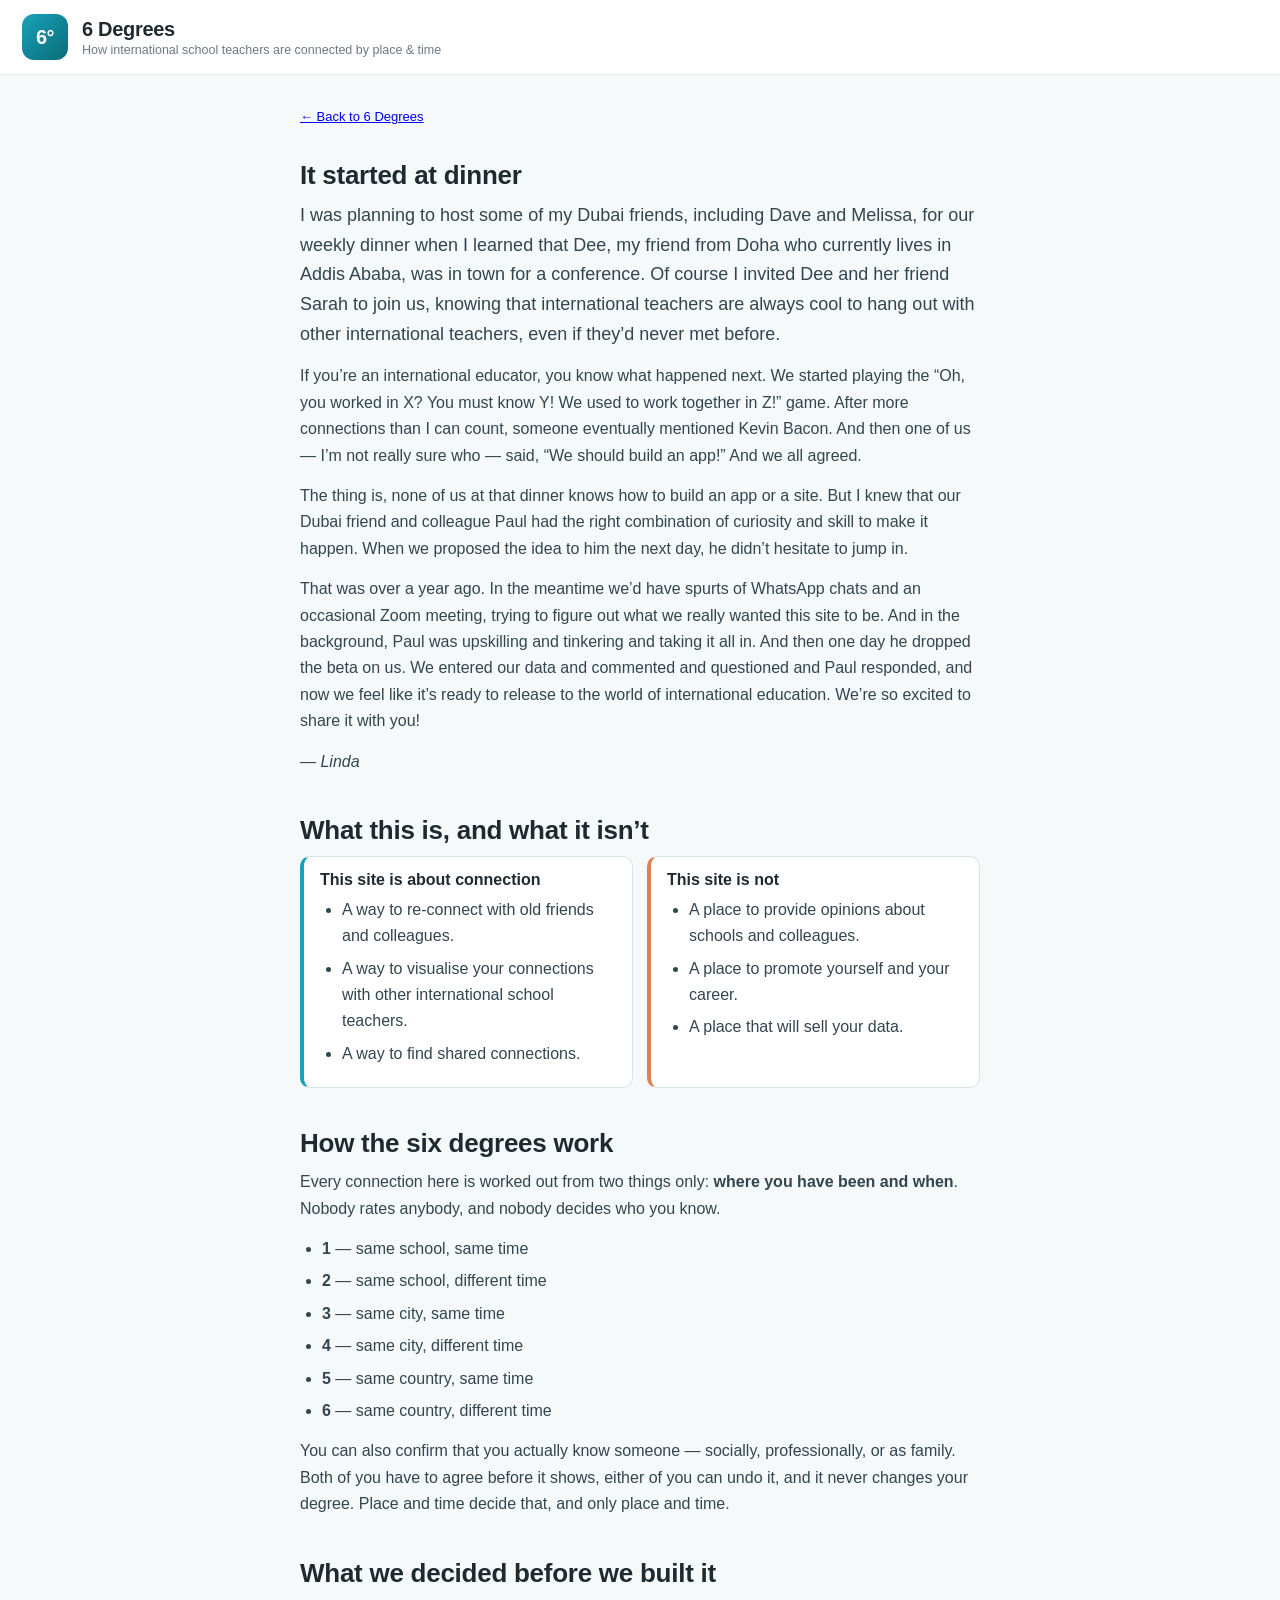
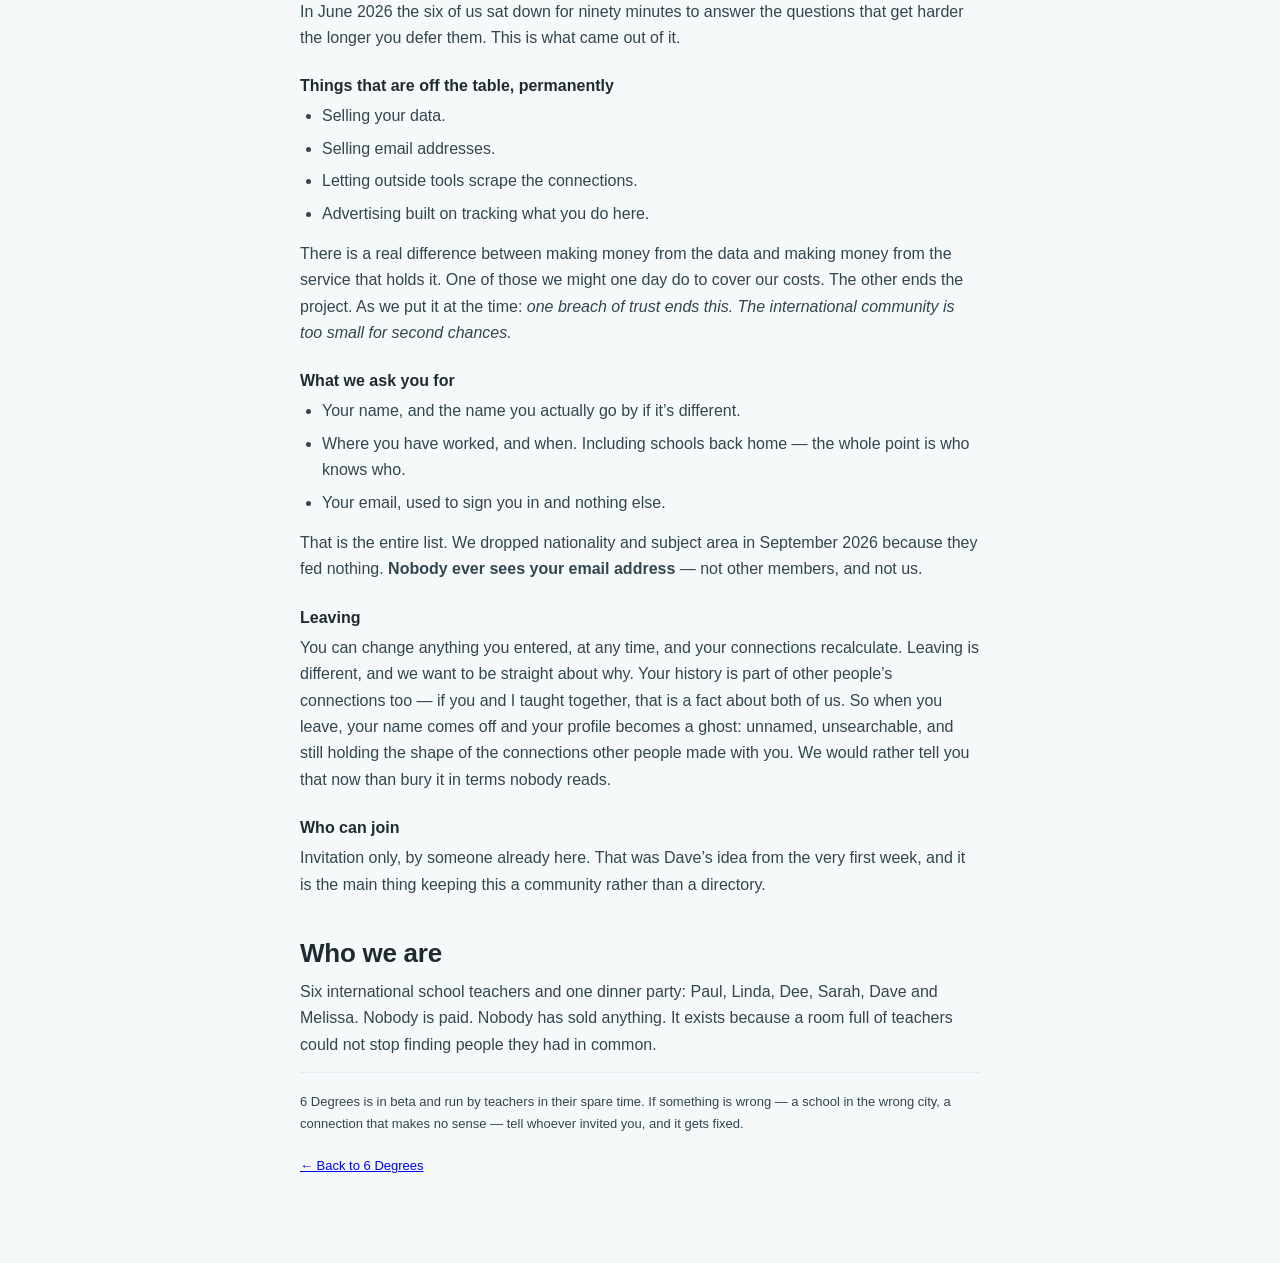
==== about.html @ 4c70005f "An About page, in Linda's words Someone invited from outside the original six lands on a sign-in box" ====
<!doctype html>
<html lang="en">
<head>
  <meta charset="utf-8" />
  <meta name="viewport" content="width=device-width, initial-scale=1" />
  <title>About — 6 Degrees</title>
  <meta name="description" content="How 6 Degrees started, what it is for, and what we will never do with your data." />
  <link rel="stylesheet" href="./css/styles.css" />
  <style>
    /* This page is plain static HTML on purpose: it has to render for someone who
       has not signed in and may never sign in, so it depends on no script at all. */
    .about-wrap { max-width: 720px; margin: 0 auto; padding: 32px 20px 72px; }
    .about-wrap h2 { font-size: 26px; margin: 40px 0 10px; letter-spacing: -0.01em; }
    .about-wrap h2:first-of-type { margin-top: 28px; }
    .about-wrap h3 { font-size: 16px; margin: 26px 0 8px; }
    .about-wrap p { line-height: 1.65; margin: 0 0 14px; color: #33454e; }
    .about-wrap ul { line-height: 1.65; margin: 0 0 14px; padding-left: 22px; color: #33454e; }
    .about-wrap li { margin-bottom: 6px; }
    .about-lead { font-size: 18px; color: #21323a; }
    .about-sig { font-style: italic; color: #5d7480; }
    .about-back { display: inline-block; margin-bottom: 8px; font-size: 13px; }
    .about-cards { display: grid; gap: 14px; grid-template-columns: 1fr 1fr; margin: 6px 0 14px; }
    @media (max-width: 620px) { .about-cards { grid-template-columns: 1fr; } }
    .about-card { border: 1px solid #d7e3e8; border-radius: 10px; padding: 14px 16px; background: #fff; }
    .about-card h3 { margin: 0 0 8px; }
    .about-card.is-yes { border-left: 4px solid var(--turquoise, #2a9db3); }
    .about-card.is-no { border-left: 4px solid #d98157; }
    .about-card ul { margin: 0; }
    .about-quotes li { margin-bottom: 10px; }
    .about-foot { margin-top: 44px; padding-top: 18px; border-top: 1px solid #e3edf1; font-size: 13px; color: #5d7480; }
  </style>
</head>
<body>
  <header class="app-header">
    <div class="brand">
      <span class="brand-mark" aria-hidden="true">6&deg;</span>
      <div class="brand-text">
        <h1>6&nbsp;Degrees</h1>
        <p>How international school teachers are connected by place &amp; time</p>
      </div>
    </div>
  </header>

  <main class="about-wrap">
    <a class="about-back" href="./">&larr; Back to 6 Degrees</a>

    <h2>It started at dinner</h2>

    <p class="about-lead">
      I was planning to host some of my Dubai friends, including Dave and Melissa, for our
      weekly dinner when I learned that Dee, my friend from Doha who currently lives in Addis
      Ababa, was in town for a conference. Of course I invited Dee and her friend Sarah to join
      us, knowing that international teachers are always cool to hang out with other
      international teachers, even if they&rsquo;d never met before.
    </p>

    <p>
      If you&rsquo;re an international educator, you know what happened next. We started playing
      the &ldquo;Oh, you worked in X? You must know Y! We used to work together in Z!&rdquo;
      game. After more connections than I can count, someone eventually mentioned Kevin Bacon.
      And then one of us &mdash; I&rsquo;m not really sure who &mdash; said, &ldquo;We should
      build an app!&rdquo; And we all agreed.
    </p>

    <p>
      The thing is, none of us at that dinner knows how to build an app or a site. But I knew
      that our Dubai friend and colleague Paul had the right combination of curiosity and skill
      to make it happen. When we proposed the idea to him the next day, he didn&rsquo;t hesitate
      to jump in.
    </p>

    <p>
      That was over a year ago. In the meantime we&rsquo;d have spurts of WhatsApp chats and an
      occasional Zoom meeting, trying to figure out what we really wanted this site to be. And in
      the background, Paul was upskilling and tinkering and taking it all in. And then one day he
      dropped the beta on us. We entered our data and commented and questioned and Paul
      responded, and now we feel like it&rsquo;s ready to release to the world of international
      education. We&rsquo;re so excited to share it with you!
    </p>

    <p class="about-sig">&mdash; Linda</p>

    <h2>What this is, and what it isn&rsquo;t</h2>

    <div class="about-cards">
      <div class="about-card is-yes">
        <h3>This site is about connection</h3>
        <ul>
          <li>A way to re-connect with old friends and colleagues.</li>
          <li>A way to visualise your connections with other international school teachers.</li>
          <li>A way to find shared connections.</li>
        </ul>
      </div>
      <div class="about-card is-no">
        <h3>This site is not</h3>
        <ul>
          <li>A place to provide opinions about schools and colleagues.</li>
          <li>A place to promote yourself and your career.</li>
          <li>A place that will sell your data.</li>
        </ul>
      </div>
    </div>

    <h2>How the six degrees work</h2>

    <p>
      Every connection here is worked out from two things only: <strong>where you have been and
      when</strong>. Nobody rates anybody, and nobody decides who you know.
    </p>

    <ul>
      <li><strong>1</strong> &mdash; same school, same time</li>
      <li><strong>2</strong> &mdash; same school, different time</li>
      <li><strong>3</strong> &mdash; same city, same time</li>
      <li><strong>4</strong> &mdash; same city, different time</li>
      <li><strong>5</strong> &mdash; same country, same time</li>
      <li><strong>6</strong> &mdash; same country, different time</li>
    </ul>

    <p>
      You can also confirm that you actually know someone &mdash; socially, professionally, or as
      family. Both of you have to agree before it shows, either of you can undo it, and it never
      changes your degree. Place and time decide that, and only place and time.
    </p>

    <h2>What we decided before we built it</h2>

    <p>
      In June 2026 the six of us sat down for ninety minutes to answer the questions that get
      harder the longer you defer them. This is what came out of it.
    </p>

    <h3>Things that are off the table, permanently</h3>
    <ul>
      <li>Selling your data.</li>
      <li>Selling email addresses.</li>
      <li>Letting outside tools scrape the connections.</li>
      <li>Advertising built on tracking what you do here.</li>
    </ul>

    <p>
      There is a real difference between making money from the data and making money from the
      service that holds it. One of those we might one day do to cover our costs. The other ends
      the project. As we put it at the time: <em>one breach of trust ends this. The international
      community is too small for second chances.</em>
    </p>

    <h3>What we ask you for</h3>
    <ul>
      <li>Your name, and the name you actually go by if it&rsquo;s different.</li>
      <li>Where you have worked, and when. Including schools back home &mdash; the whole point is who knows who.</li>
      <li>Your email, used to sign you in and nothing else.</li>
    </ul>
    <p>
      That is the entire list. We dropped nationality and subject area in September 2026 because
      they fed nothing. <strong>Nobody ever sees your email address</strong> &mdash; not other
      members, and not us.
    </p>

    <h3>Leaving</h3>
    <p>
      You can change anything you entered, at any time, and your connections recalculate. Leaving
      is different, and we want to be straight about why. Your history is part of other
      people&rsquo;s connections too &mdash; if you and I taught together, that is a fact about
      both of us. So when you leave, your name comes off and your profile becomes a ghost:
      unnamed, unsearchable, and still holding the shape of the connections other people made with
      you. We would rather tell you that now than bury it in terms nobody reads.
    </p>

    <h3>Who can join</h3>
    <p>
      Invitation only, by someone already here. That was Dave&rsquo;s idea from the very first
      week, and it is the main thing keeping this a community rather than a directory.
    </p>

    <h2>Who we are</h2>
    <p>
      Six international school teachers and one dinner party: Paul, Linda, Dee, Sarah, Dave and
      Melissa. Nobody is paid. Nobody has sold anything. It exists because a room full of teachers
      could not stop finding people they had in common.
    </p>

    <p class="about-foot">
      6 Degrees is in beta and run by teachers in their spare time. If something is wrong &mdash;
      a school in the wrong city, a connection that makes no sense &mdash; tell whoever invited
      you, and it gets fixed.
      <br><br>
      <a href="./">&larr; Back to 6 Degrees</a>
    </p>
  </main>
</body>
</html>
---- css/styles.css ----
/* 6 Degrees — light, clean, flat. Turquoise #17A2B8 primary, orange #FF6B35 accent. */
:root {
  --turquoise: #17A2B8;
  --turquoise-dark: #0b6b78;
  --orange: #FF6B35;
  --ink: #1f2a30;
  --muted: #6a7a82;
  --line: #e3eaed;
  --bg: #f6f9fa;
  --panel: #ffffff;
  --radius: 10px;
  --font: -apple-system, BlinkMacSystemFont, "Segoe UI", Roboto, Helvetica, Arial, sans-serif;
}

* { box-sizing: border-box; }
html, body { height: 100%; margin: 0; }
body {
  font-family: var(--font);
  color: var(--ink);
  background: var(--bg);
  display: flex;
  flex-direction: column;
}

/* ── Header ──────────────────────────────────────────────────────────── */
.app-header {
  display: flex; align-items: center; justify-content: space-between;
  gap: 16px; padding: 14px 22px;
  background: var(--panel); border-bottom: 1px solid var(--line);
}
.brand { display: flex; align-items: center; gap: 14px; }
.brand-mark {
  display: grid; place-items: center;
  width: 46px; height: 46px; border-radius: 12px;
  background: linear-gradient(135deg, var(--turquoise), var(--turquoise-dark));
  color: #fff; font-weight: 700; font-size: 20px; letter-spacing: -0.5px;
}
.brand-text h1 { margin: 0; font-size: 20px; letter-spacing: -0.3px; }
.brand-text p { margin: 2px 0 0; font-size: 12.5px; color: var(--muted); }
.header-ego { font-size: 13px; color: var(--muted); }
.header-ego strong { color: var(--turquoise-dark); }

/* ── Layout ──────────────────────────────────────────────────────────── */
.app-body { flex: 1; display: flex; min-height: 0; }
.tab-nav {
  width: 210px; flex-shrink: 0; padding: 14px 10px;
  background: var(--panel); border-right: 1px solid var(--line);
  overflow-y: auto;
}
.tab-btn {
  display: flex; align-items: center; gap: 10px; width: 100%;
  padding: 10px 12px; margin-bottom: 4px; border: none; border-radius: 8px;
  background: transparent; color: var(--ink); font: inherit; font-size: 14px;
  text-align: left; cursor: pointer; transition: background .12s, color .12s;
}
.tab-btn:hover { background: #eef6f8; }
.tab-btn.active { background: var(--turquoise); color: #fff; }
.tab-btn .tab-num {
  display: inline-grid; place-items: center; width: 22px; height: 22px;
  border-radius: 6px; background: rgba(0,0,0,.06); font-size: 12px; font-weight: 600; flex-shrink: 0;
}
.tab-btn.active .tab-num { background: rgba(255,255,255,.25); }

.view-container { flex: 1; min-width: 0; overflow: auto; position: relative; }

/* ── View chrome ─────────────────────────────────────────────────────── */
.view { padding: 20px 24px; min-height: 100%; }
.view-head { margin-bottom: 14px; }
.view-head h2 { margin: 0 0 4px; font-size: 19px; }
.view-head p { margin: 0; color: var(--muted); font-size: 13px; max-width: 70ch; }

.controls {
  display: flex; flex-wrap: wrap; align-items: center; gap: 12px;
  margin: 14px 0; padding: 12px 14px;
  background: var(--panel); border: 1px solid var(--line); border-radius: var(--radius);
}
.control-group { display: flex; align-items: center; gap: 8px; font-size: 13px; }
.control-group > label { color: var(--muted); }

.card {
  background: var(--panel); border: 1px solid var(--line); border-radius: var(--radius);
  padding: 14px;
}
.viz-wrap { background: var(--panel); border: 1px solid var(--line); border-radius: var(--radius); padding: 8px; }

/* form controls */
select, input[type="text"], input[type="search"], input[type="number"] {
  font: inherit; font-size: 13px; padding: 6px 9px;
  border: 1px solid var(--line); border-radius: 7px; background: #fff; color: var(--ink);
}
input:focus, select:focus, button:focus-visible { outline: 2px solid var(--turquoise); outline-offset: 1px; }
button.btn {
  font: inherit; font-size: 13px; padding: 7px 13px; border-radius: 7px; cursor: pointer;
  border: 1px solid var(--turquoise); background: var(--turquoise); color: #fff;
}
button.btn.ghost { background: #fff; color: var(--turquoise-dark); }
button.btn.accent { background: var(--orange); border-color: var(--orange); }
button.btn:disabled { opacity: .5; cursor: not-allowed; }

.checkrow { display: flex; flex-wrap: wrap; gap: 6px; }
.checkrow label {
  display: inline-flex; align-items: center; gap: 6px; font-size: 12.5px;
  padding: 5px 9px; border: 1px solid var(--line); border-radius: 999px; cursor: pointer; user-select: none;
}
.checkrow label .swatch { width: 12px; height: 12px; border-radius: 3px; }
/* Selected sub-tab within a view (Who knows whom). */
.checkrow label.sel {
  background: #eef6f8; border-color: var(--turquoise);
  color: var(--turquoise-dark); font-weight: 600;
}

/* legend */
.legend { display: flex; flex-wrap: wrap; gap: 10px; font-size: 12px; color: var(--muted); }
.legend .item { display: inline-flex; align-items: center; gap: 6px; }
.legend .swatch { width: 13px; height: 13px; border-radius: 3px; }
/* Dee's outline, in legend form: a ring, not a fill, because that is what it is
   on the graph — the person keeps their degree colour and gains an outline. */
.legend .swatch.ring-swatch {
  background: transparent; border: 2px solid currentColor; border-radius: 50%;
}
/* The same mark beside a name in the rail. */
.confirmed-mark {
  color: var(--turquoise); font-size: 12px; margin-left: 5px; vertical-align: 1px;
}

/* ── Search-as-you-type combobox ─────────────────────────────────────── */
.typeahead { position: relative; }
.typeahead .results {
  position: absolute; z-index: 30; top: calc(100% + 2px); left: 0; right: 0;
  max-height: 260px; overflow: auto; background: #fff;
  border: 1px solid var(--line); border-radius: 8px; box-shadow: 0 6px 20px rgba(0,0,0,.08);
}
.typeahead .results div { padding: 7px 10px; font-size: 13px; cursor: pointer; }
.typeahead .results div:hover, .typeahead .results div.hl { background: #eef6f8; }
.typeahead .results small { color: var(--muted); }

/* ── Tooltip ─────────────────────────────────────────────────────────── */
.tooltip {
  position: fixed; z-index: 1000; pointer-events: none; opacity: 0;
  max-width: 280px; padding: 9px 11px; font-size: 12.5px; line-height: 1.45;
  background: rgba(31,42,48,.96); color: #fff; border-radius: 8px;
  transition: opacity .1s; transform: translate(-50%, -110%);
}
.tooltip strong { color: #fff; }
.tooltip.show { opacity: 1; }
.badge-mutual {
  display: inline-block; margin-left: 5px; padding: 1px 6px; font-size: 10.5px; font-weight: 600;
  background: var(--orange); color: #fff; border-radius: 999px; vertical-align: middle;
}

/* ── Side panel ──────────────────────────────────────────────────────── */
.side-panel {
  position: absolute; top: 0; right: 0; bottom: 0; width: 320px; z-index: 20;
  background: #fff; border-left: 1px solid var(--line); box-shadow: -6px 0 18px rgba(0,0,0,.06);
  padding: 16px; overflow-y: auto; transform: translateX(100%); transition: transform .18s;
}
.side-panel.open { transform: translateX(0); }
.side-panel h3 { margin: 0 0 2px; font-size: 16px; }
.side-panel .sub { color: var(--muted); font-size: 12.5px; margin-bottom: 12px; }
.side-panel .close { position: absolute; top: 12px; right: 12px; border: none; background: none; font-size: 18px; cursor: pointer; color: var(--muted); }
.side-panel ul { margin: 0; padding-left: 0; list-style: none; }
.side-panel li { padding: 7px 0; border-bottom: 1px solid var(--line); font-size: 13px; }
.side-panel li small { color: var(--muted); display: block; }

/* ── Stat cards / dashboard ──────────────────────────────────────────── */
.stat-grid { display: grid; grid-template-columns: repeat(auto-fit, minmax(180px, 1fr)); gap: 14px; margin-bottom: 18px; }
.stat-card { background: var(--panel); border: 1px solid var(--line); border-radius: var(--radius); padding: 16px; }
.stat-card .num { font-size: 30px; font-weight: 700; color: var(--turquoise-dark); letter-spacing: -1px; }
.stat-card .num.accent { color: var(--orange); }
.stat-card .lbl { font-size: 12.5px; color: var(--muted); margin-top: 3px; }
.dash-grid { display: grid; grid-template-columns: repeat(auto-fit, minmax(330px, 1fr)); gap: 16px; }
.chart-card h4 { margin: 0 0 10px; font-size: 14px; }

/* ── Tables ──────────────────────────────────────────────────────────── */
table.data { width: 100%; border-collapse: collapse; font-size: 13px; }
table.data th, table.data td { text-align: left; padding: 7px 10px; border-bottom: 1px solid var(--line); }
table.data th { color: var(--muted); font-weight: 600; position: sticky; top: 0; background: #fff; }
table.data tr:hover td { background: #f6fbfc; }

/* ── Pathfinder chain ────────────────────────────────────────────────── */
.path-chain { display: flex; flex-wrap: wrap; align-items: stretch; gap: 0; margin-top: 10px; }
.path-node {
  background: #fff; border: 2px solid var(--turquoise); border-radius: 10px; padding: 9px 13px; min-width: 130px;
}
.path-node.endpoint { border-color: var(--orange); }
.path-node .nm { font-weight: 600; font-size: 13.5px; }
.path-node .meta { font-size: 11.5px; color: var(--muted); }
.path-hop { display: flex; flex-direction: column; align-items: center; justify-content: center; padding: 0 6px; min-width: 92px; }
.path-hop .arrow { color: var(--muted); font-size: 18px; line-height: 1; }
.path-hop .deg-pill { font-size: 11px; color: #fff; padding: 2px 8px; border-radius: 999px; white-space: nowrap; }
.path-hop .ctx { font-size: 10.5px; color: var(--muted); text-align: center; margin-top: 2px; max-width: 110px; }

/* ── Map ─────────────────────────────────────────────────────────────── */
#map { position: absolute; inset: 0; }
.map-shell { position: absolute; inset: 0; }
.map-overlay {
  position: absolute; top: 14px; left: 14px; z-index: 5; max-width: 280px;
  background: rgba(255,255,255,.95); border: 1px solid var(--line); border-radius: var(--radius); padding: 12px 14px;
}
.map-overlay h3 { margin: 0 0 8px; font-size: 15px; }
.map-overlay .control-group { margin-bottom: 8px; }
.maplibregl-popup-content { border-radius: 8px; font-family: var(--font); font-size: 12.5px; }

/* ── Misc ────────────────────────────────────────────────────────────── */
.loading { padding: 40px; color: var(--muted); font-size: 15px; }
.error-box { padding: 16px; background: #fff3ef; border: 1px solid var(--orange); border-radius: 8px; color: #a8400f; }
.muted { color: var(--muted); }
.pill { display: inline-block; padding: 2px 8px; border-radius: 999px; font-size: 11px; background: #eef6f8; color: var(--turquoise-dark); }
svg text { font-family: var(--font); }
.tag { font-size: 11px; }

@media (max-width: 760px) {
  .tab-nav { width: 56px; }
  .tab-btn span.tab-label { display: none; }
  .side-panel { width: 100%; }
}

/* ── Explore landing screen (beta feedback: de-rank the analytical views) ───── */
.explore-grid {
  display: grid; gap: 14px;
  grid-template-columns: repeat(auto-fit, minmax(250px, 1fr));
}
.explore-card {
  display: flex; flex-direction: column; align-items: flex-start; gap: 6px;
  padding: 18px; border: 1px solid var(--line); border-radius: var(--radius);
  background: var(--panel); font: inherit; color: var(--ink);
  text-align: left; cursor: pointer;
  transition: border-color .12s, box-shadow .12s, transform .12s;
}
.explore-card:hover {
  border-color: var(--turquoise);
  box-shadow: 0 6px 18px -10px rgba(11,107,120,.45);
  transform: translateY(-1px);
}
.explore-card .ec-title { font-size: 16px; font-weight: 650; }
.explore-card .ec-blurb { font-size: 13px; color: var(--muted); line-height: 1.45; }
.explore-card .ec-go { margin-top: 4px; font-size: 12.5px; font-weight: 600; color: var(--turquoise-dark); }

.back-link {
  display: inline-block; margin-bottom: 12px; padding: 6px 10px;
  border: 1px solid var(--line); border-radius: 7px;
  background: var(--panel); color: var(--muted);
  font: inherit; font-size: 12.5px; cursor: pointer;
}
.back-link:hover { border-color: var(--turquoise); color: var(--turquoise-dark); }

/* Seeded beta-group records whose schools/years are still guesses. */
.badge-unconfirmed {
  display: inline-block; margin-left: 6px; padding: 1px 7px;
  border: 1px dashed var(--orange); border-radius: 999px;
  background: #fff4ef; color: #b8410f;
  font-size: 10.5px; font-weight: 600; white-space: nowrap;
  vertical-align: middle; cursor: help;
}

/* ── Map overlay: collapsible ───────────────────────────────────────────────── */
.map-overlay .overlay-head {
  display: flex; align-items: center; justify-content: space-between; gap: 10px;
}
.map-overlay .overlay-head h3 { margin: 0; }
.map-overlay .collapse-toggle {
  flex-shrink: 0; width: 24px; height: 24px; padding: 0;
  display: grid; place-items: center;
  border: 1px solid var(--line); border-radius: 6px;
  background: var(--panel); color: var(--muted);
  font: inherit; font-size: 15px; line-height: 1; cursor: pointer;
}
.map-overlay .collapse-toggle:hover { border-color: var(--turquoise); color: var(--turquoise-dark); }
.map-overlay .overlay-body { margin-top: 8px; }
.map-overlay.collapsed .overlay-body { display: none; }
.map-overlay.collapsed { padding-bottom: 10px; }

/* ── Build-your-own matrix: axis editors ────────────────────────────────────── */
.axis-grid {
  display: grid; gap: 14px; margin-bottom: 14px;
  grid-template-columns: repeat(auto-fit, minmax(280px, 1fr));
}
.axis-box {
  border: 1px solid var(--line); border-radius: var(--radius);
  background: var(--panel); padding: 12px;
}
.axis-head { display: flex; align-items: center; gap: 8px; margin-bottom: 8px; }
.axis-head strong { flex: 1; font-size: 13.5px; }
.axis-box .typeahead { width: 100%; }
.axis-box .chips { display: flex; flex-wrap: wrap; gap: 6px; margin-top: 10px; }
.chip {
  display: inline-flex; align-items: center; gap: 6px;
  padding: 3px 6px 3px 9px; border: 1px solid var(--line); border-radius: 999px;
  background: #f4fafb; font-size: 12px; max-width: 100%;
}
.chip > span { overflow: hidden; text-overflow: ellipsis; white-space: nowrap; }
.chip button {
  border: none; background: none; cursor: pointer; color: var(--muted);
  font-size: 14px; line-height: 1; padding: 0 2px;
}
.chip button:hover { color: var(--orange); }

/* ── Connections view: graph + list rail ───────────────────────────────────── */
.ego-layout { display: flex; gap: 16px; align-items: flex-start; }
.ego-canvas {
  flex: 1 1 auto; min-width: 0;
  background: var(--panel); border: 1px solid var(--line); border-radius: var(--radius);
  overflow: hidden; padding: 6px 0;
}
.ego-rail {
  flex: 0 0 240px; max-height: 74vh; overflow-y: auto;
  background: var(--panel); border: 1px solid var(--line); border-radius: var(--radius);
  padding: 12px 14px;
}
.ego-rail .rail-head {
  display: flex; align-items: baseline; justify-content: space-between; gap: 8px;
  padding-bottom: 8px; margin-bottom: 4px; border-bottom: 1px solid var(--line);
}
.ego-rail .rail-sec { margin-top: 12px; }
.ego-rail .rail-sec-head {
  display: flex; align-items: center; gap: 7px; font-size: 13px; font-weight: 650;
}
.ego-rail .rail-sec-head .swatch { width: 11px; height: 11px; border-radius: 3px; flex-shrink: 0; }
.ego-rail .rail-sec-head .muted { margin-left: auto; font-weight: 500; font-size: 12px; }
.ego-rail .rail-sec-sub { font-size: 11.5px; margin: 1px 0 6px 18px; }
.ego-rail ul { list-style: none; margin: 0; padding: 0; }
.ego-rail li {
  padding: 5px 7px; border-radius: 6px; font-size: 12.5px; cursor: pointer;
  transition: background .1s;
}
.ego-rail li small { display: block; color: var(--muted); font-size: 11px; }
.ego-rail li:hover, .ego-rail li.hot { background: #eef6f8; }

@media (max-width: 900px) {
  .ego-layout { flex-direction: column; }
  .ego-rail { flex: 1 1 auto; width: 100%; max-height: 50vh; }
}

/* ── Auth gate ──────────────────────────────────────────────────────────────── */
body.signed-out .tab-nav,
body.signed-out .header-ego { display: none; }

.auth-wrap {
  min-height: 60vh; display: grid; place-items: center; padding: 24px 16px;
}
.auth-card {
  width: 100%; max-width: 440px; padding: 28px;
  background: var(--panel); border: 1px solid var(--line); border-radius: 14px;
  box-shadow: 0 10px 40px -20px rgba(11,107,120,.35);
}
.auth-brand { display: flex; align-items: center; gap: 14px; margin-bottom: 18px; }
.auth-brand h1 { margin: 0; font-size: 20px; letter-spacing: -0.3px; }
.auth-brand p { margin: 2px 0 0; font-size: 12.5px; color: var(--muted); }
.auth-lead { font-size: 14px; color: var(--ink); margin: 0 0 16px; line-height: 1.5; }
.auth-form { display: flex; flex-direction: column; gap: 10px; }
.auth-form input {
  padding: 12px 14px; font-size: 15px; font-family: inherit;
  border: 1px solid var(--line); border-radius: 9px; width: 100%;
}
.auth-form input:focus { outline: 2px solid var(--turquoise); outline-offset: 1px; }
.auth-form .btn { padding: 12px 16px; font-size: 15px; }
.auth-msg { margin: 12px 0 0; font-size: 13px; line-height: 1.5; }
.auth-msg.ok { color: var(--turquoise-dark); }
.auth-msg.error { color: #b8410f; }
.auth-foot {
  margin: 18px 0 0; padding-top: 14px; border-top: 1px solid var(--line);
  font-size: 12px; color: var(--muted); line-height: 1.5;
}

/* ── Header account ─────────────────────────────────────────────────────────── */
.header-right { display: flex; align-items: center; gap: 14px; }
.header-account { display: flex; align-items: center; gap: 8px; }
.acct-who { font-size: 13px; color: var(--muted); }
.acct-btn {
  border: 1px solid var(--line); background: var(--panel); color: var(--muted);
  border-radius: 7px; padding: 5px 10px; font: inherit; font-size: 12.5px; cursor: pointer;
}
.acct-btn:hover { border-color: var(--turquoise); color: var(--turquoise-dark); }

/* ── Onboarding ─────────────────────────────────────────────────────────────── */
.posting-row {
  display: flex; flex-wrap: wrap; gap: 10px; align-items: flex-end;
  padding: 12px; margin-bottom: 10px;
  border: 1px solid var(--line); border-radius: var(--radius); background: #fbfdfd;
}
.school-picker { display: flex; flex-wrap: wrap; gap: 8px; flex: 1 1 100%; }
.school-picker select { min-width: 150px; flex: 1 1 auto; }
.ym { display: flex; flex-direction: column; gap: 4px; }
.ym label {
  font-size: 12px; font-weight: 600; letter-spacing: .02em;
  text-transform: uppercase; color: var(--muted);
}
.ym select { min-width: 92px; }
.still-here { display: inline-flex; align-items: center; gap: 6px; font-size: 13px; }

/* Adding a school that isn't listed */
.add-school {
  flex: 1 1 100%; margin-top: 8px; padding: 10px 12px;
  background: #fff4ef; border: 1px dashed var(--orange); border-radius: 8px;
}
.add-school input[type=text] {
  flex: 1 1 260px; min-width: 200px; padding: 8px 10px;
  border: 1px solid var(--line); border-radius: 7px; font: inherit; font-size: 14px;
}
.acct-build {
  font-size: 11px; color: #9ab8c0; font-variant-numeric: tabular-nums;
  padding: 2px 6px; border: 1px solid var(--line); border-radius: 5px;
}

/* ── Person card (click someone; you stay at the centre) ───────────────────── */
.person-overlay {
  position: fixed; inset: 0; z-index: 60;
  background: rgba(15, 33, 40, .38);
  display: grid; place-items: center; padding: 20px;
  animation: pc-fade .12s ease-out;
}
@keyframes pc-fade { from { opacity: 0 } to { opacity: 1 } }
.person-card {
  position: relative; width: 100%; max-width: 440px; max-height: 82vh; overflow-y: auto;
  background: var(--panel); border-radius: 14px; padding: 22px 24px;
  box-shadow: 0 24px 60px -20px rgba(11,107,120,.5);
  animation: pc-rise .16s ease-out;
}
@keyframes pc-rise { from { transform: translateY(6px); opacity: .6 } to { transform: none; opacity: 1 } }
.person-close {
  position: absolute; top: 12px; right: 14px;
  border: none; background: none; font-size: 22px; line-height: 1;
  color: var(--muted); cursor: pointer; padding: 2px 6px; border-radius: 6px;
}
.person-close:hover { background: #eef6f8; color: var(--ink); }
.person-name { margin: 0 0 2px; font-size: 19px; letter-spacing: -0.2px; padding-right: 28px; }
.person-meta { margin: 0 0 14px; font-size: 13px; color: var(--muted); }
.person-card h4 {
  margin: 16px 0 8px; font-size: 12px; font-weight: 700; letter-spacing: .05em;
  text-transform: uppercase; color: var(--muted);
}
.conn-row {
  display: flex; gap: 10px; align-items: flex-start;
  padding: 9px 0; border-bottom: 1px solid var(--line); font-size: 13px;
}
.conn-row:last-child { border-bottom: none; }
.conn-row .deg-pill {
  flex-shrink: 0; color: #fff; font-size: 11px; font-weight: 700;
  padding: 3px 8px; border-radius: 999px; white-space: nowrap;
}
.conn-row .deg-pill.ack { background: var(--orange); }
.person-hist ul { list-style: none; margin: 0; padding: 0; }
.person-hist li {
  padding: 8px 0; border-bottom: 1px solid var(--line); font-size: 13px;
}
.person-hist li:last-child { border-bottom: none; }
.person-hist li small { display: block; color: var(--muted); font-size: 11.5px; margin-top: 1px; }

/* ── Connections icon + inbox ───────────────────────────────────────────────── */
.conn-icon {
  position: relative; display: inline-grid; place-items: center;
  width: 30px; height: 28px; padding: 0;
  border: 1px solid var(--line); border-radius: 7px;
  background: var(--panel); color: var(--muted); cursor: pointer;
}
.conn-icon:hover { border-color: var(--turquoise); color: var(--turquoise-dark); }
.conn-icon.has-pending { border-color: var(--orange); color: var(--orange); }
.conn-badge {
  position: absolute; top: -6px; right: -6px; min-width: 16px; height: 16px;
  padding: 0 4px; border-radius: 999px; background: var(--orange); color: #fff;
  font-size: 10.5px; font-weight: 700; line-height: 16px; text-align: center;
}
.person-card.inbox { max-width: 520px; }
.inbox-sec { margin-top: 16px; }
.inbox-row {
  display: flex; gap: 10px; align-items: center; justify-content: space-between;
  padding: 9px 0; border-bottom: 1px solid var(--line); font-size: 13px;
}
.inbox-row:last-child { border-bottom: none; }
.inbox-row small { display: block; color: var(--muted); font-size: 11.5px; margin-top: 1px; }
.inbox-act { display: flex; gap: 6px; align-items: center; flex-shrink: 0; }

/* ── Tag + note section inside a person card ───────────────────────────────── */
.tag-section { margin-top: 6px; }
.tag-row { padding: 10px 0; border-bottom: 1px solid var(--line); }
.tag-row:last-of-type { border-bottom: none; }
.tag-label strong { font-size: 13.5px; }
.tag-label small { display: block; color: var(--muted); font-size: 11.5px; margin-top: 1px; }
.tag-action { display: flex; gap: 6px; align-items: center; flex-wrap: wrap; margin-top: 7px; }
.tag-action input[type=text] {
  flex: 1 1 200px; min-width: 160px; padding: 7px 9px; font: inherit; font-size: 12.5px;
  border: 1px solid var(--line); border-radius: 7px;
}
.tag-state { font-size: 12px; color: var(--muted); }
.tag-state.pending { color: #b8410f; }
.tag-state.ok { color: var(--turquoise-dark); font-weight: 600; }
.tag-context { margin: 6px 0 0; font-size: 12px; color: var(--muted); font-style: italic; }
.tag-err { margin: 6px 0 0; font-size: 12px; color: #b8410f; }
.note-block { margin-top: 6px; padding-top: 4px; border-top: 1px solid var(--line); }
.note-block textarea {
  width: 100%; padding: 9px 11px; font: inherit; font-size: 13px;
  border: 1px solid var(--line); border-radius: 8px; resize: vertical;
}

/* High-contrast mode (Melissa's colour-blindness question). Colour stops being
   the only carrier of meaning: nodes print their degree, rings get stronger. */
body.high-contrast .ego-rail .rail-sec-head .swatch { outline: 1px solid rgba(31,42,48,.5); }
body.high-contrast .legend .swatch { outline: 1px solid rgba(31,42,48,.5); }
body.high-contrast .deg-pill,
body.high-contrast .conn-row .deg-pill { outline: 1px solid rgba(31,42,48,.35); }
.auth-build { display: inline-block; margin-top: 6px; font-size: 10.5px; color: #b7ccd2; }

/* "Your details" reuses the registration form, which brings its own .view. */
.view > .view { padding: 0; min-height: 0; }
.acct-edit {
  border: none; background: none; font: inherit; font-size: 13px;
  color: var(--turquoise-dark); cursor: pointer; padding: 4px 6px; border-radius: 6px;
}
.acct-edit:hover { background: #eef6f8; text-decoration: underline; }

/* ── Account dropdown (click your name) ─────────────────────────────────────── */
.acct-menu-wrap { position: relative; }
.acct-trigger {
  display: inline-flex; align-items: center; gap: 6px;
  border: 1px solid transparent; background: none; font: inherit; font-size: 13.5px;
  color: var(--ink); cursor: pointer; padding: 5px 9px; border-radius: 8px;
}
.acct-trigger:hover, .acct-trigger[aria-expanded="true"] { background: #eef6f8; border-color: var(--line); }
.acct-caret { font-size: 11px; color: var(--muted); }
.acct-menu {
  position: absolute; right: 0; top: calc(100% + 6px); z-index: 70; min-width: 190px;
  background: var(--panel); border: 1px solid var(--line); border-radius: 10px;
  box-shadow: 0 14px 34px -14px rgba(11,107,120,.45); padding: 6px;
}
.acct-item {
  display: block; width: 100%; text-align: left; border: none; background: none;
  font: inherit; font-size: 13.5px; color: var(--ink); padding: 8px 10px;
  border-radius: 7px; cursor: pointer;
}
.acct-item:hover, .acct-item:focus { background: #eef6f8; outline: none; }
.acct-menu .acct-build {
  margin: 4px 4px 0; padding: 6px 6px 2px; border-top: 1px solid var(--line);
  font-size: 10.5px; color: #9ab8c0; border-radius: 0; border-left: 0; border-right: 0; border-bottom: 0;
}

/* School search by name (works regardless of how a school's city was filed) */
.school-search { position: relative; flex: 1 1 100%; }
.school-search input[type=search] {
  width: 100%; padding: 9px 11px; font: inherit; font-size: 14px;
  border: 1px solid var(--line); border-radius: 8px;
}
.school-results {
  position: absolute; left: 0; right: 0; top: calc(100% + 4px); z-index: 40;
  background: var(--panel); border: 1px solid var(--line); border-radius: 9px;
  box-shadow: 0 12px 30px -14px rgba(11,107,120,.45); max-height: 300px; overflow-y: auto;
}
.school-result {
  display: block; width: 100%; text-align: left; border: none; background: none;
  font: inherit; padding: 8px 11px; cursor: pointer; border-bottom: 1px solid var(--line);
}
.school-result:last-child { border-bottom: none; }
.school-result:hover { background: #eef6f8; }
.school-result strong { display: block; font-size: 13.5px; font-weight: 600; }
.school-result small { display: block; font-size: 11.5px; color: var(--muted); }
.school-result.empty { cursor: default; color: var(--muted); font-size: 12.5px; }
.inbox-err { flex: 1 1 100%; margin: 6px 0 0; font-size: 12px; color: #b8410f; }
.inbox-row { flex-wrap: wrap; }
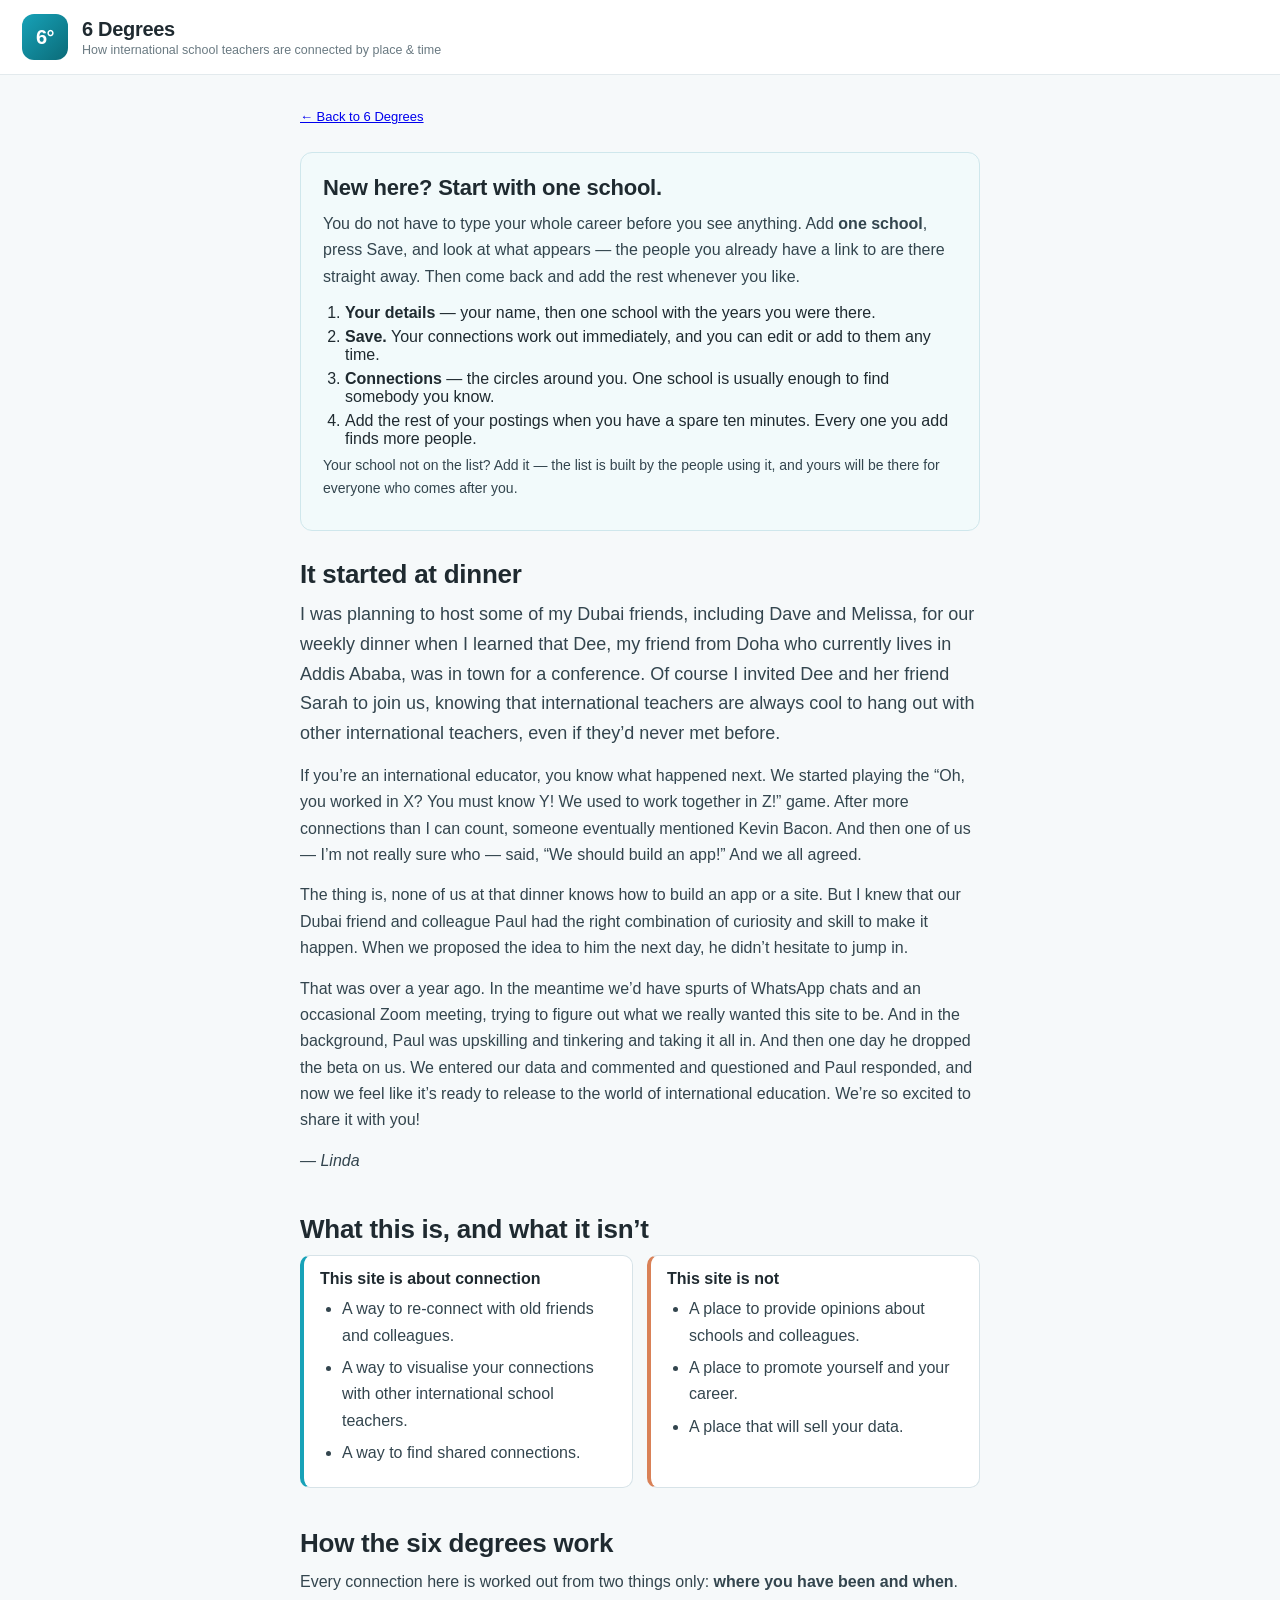
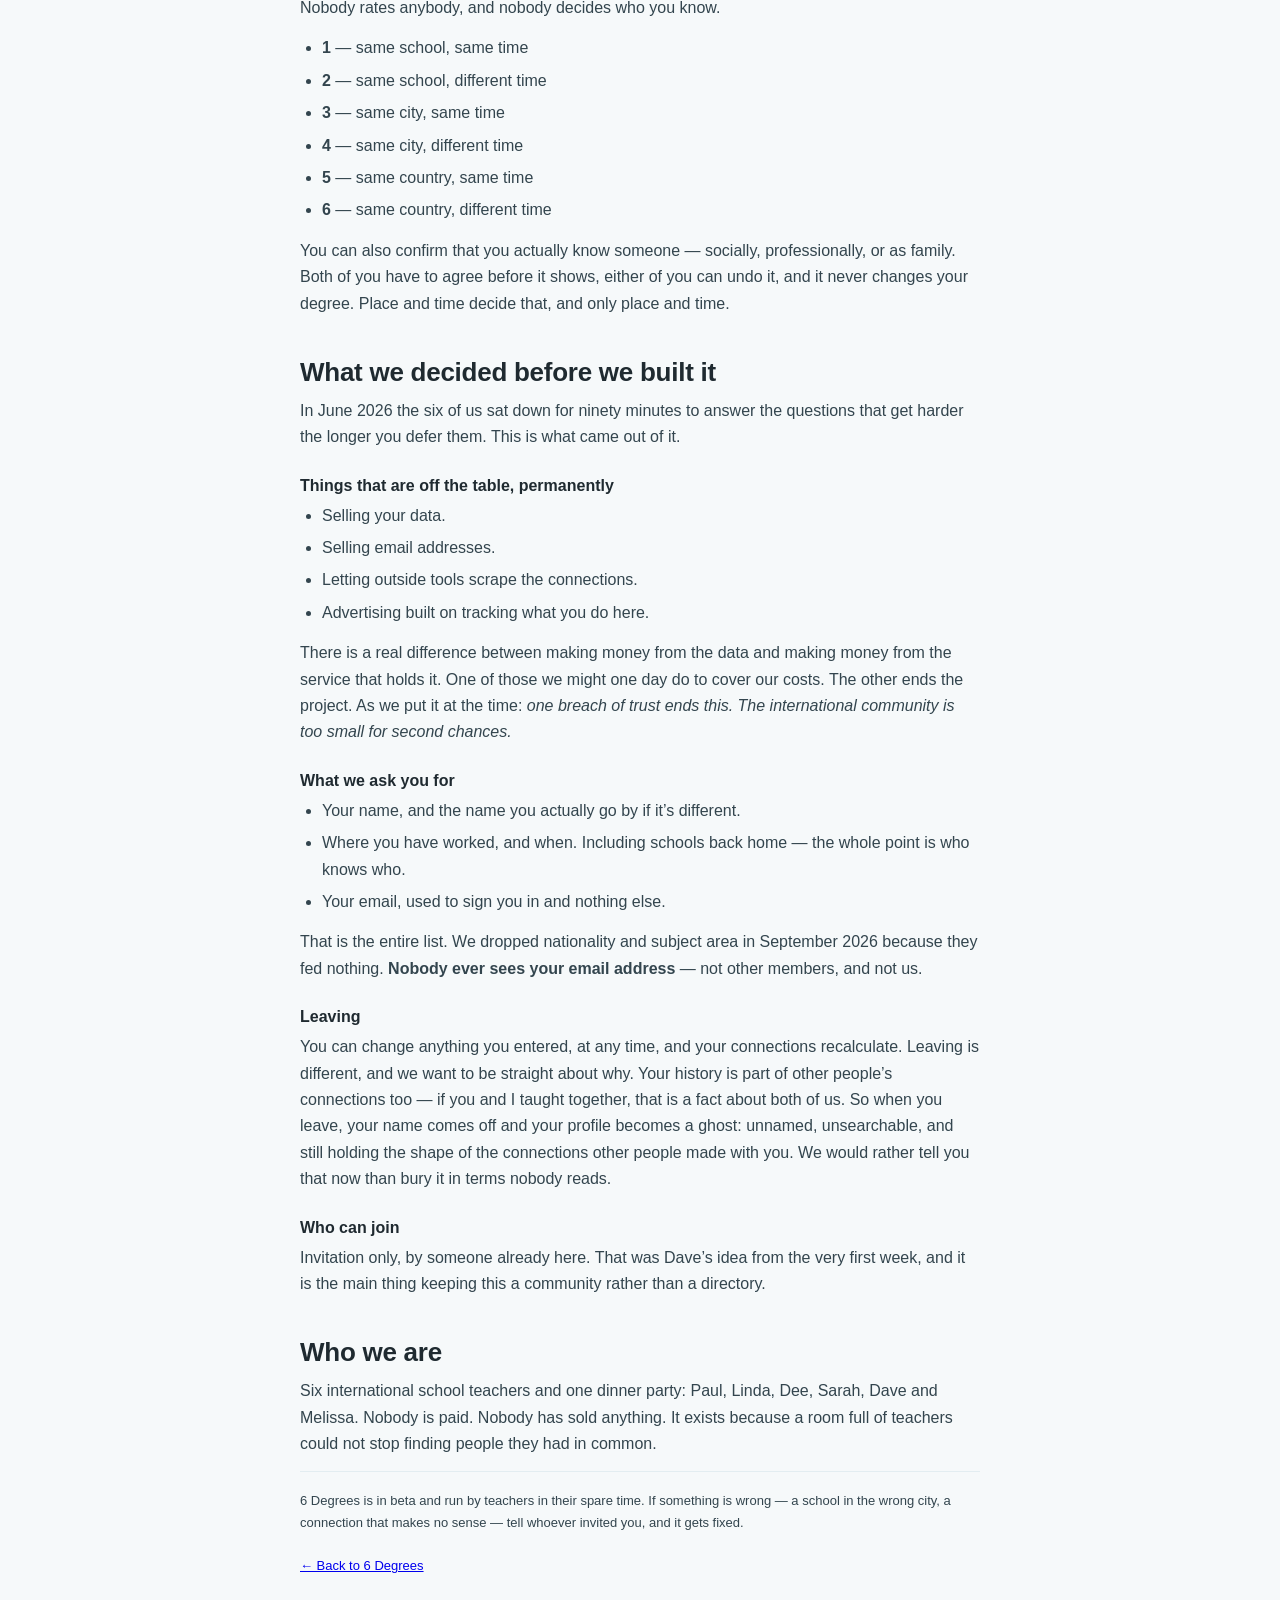
==== commit 4bd956f8: ""Start with one school" at the top of the About page Linda, 20 Sep 2026: "When people log in for the" ====
--- a/about.html
+++ b/about.html
@@ -5,6 +5,9 @@
   <meta name="viewport" content="width=device-width, initial-scale=1" />
   <title>About — 6 Degrees</title>
   <meta name="description" content="How 6 Degrees started, what it is for, and what we will never do with your data." />
+  <!-- Inline, so the browser never requests /favicon.ico and never logs the 404
+       that had us chasing a map bug on 18 Sep 2026. -->
+  <link rel="icon" href="data:image/svg+xml,%3Csvg%20xmlns%3D%22http%3A%2F%2Fwww.w3.org%2F2000%2Fsvg%22%20viewBox%3D%220%200%2064%2064%22%3E%3Crect%20width%3D%2264%22%20height%3D%2264%22%20rx%3D%2214%22%20fill%3D%22%2317A2B8%22%2F%3E%3Ctext%20x%3D%2232%22%20y%3D%2244%22%20font-family%3D%22Helvetica%2CArial%2Csans-serif%22%20font-size%3D%2234%22%20font-weight%3D%22700%22%20fill%3D%22%23fff%22%20text-anchor%3D%22middle%22%3E6%C2%B0%3C%2Ftext%3E%3C%2Fsvg%3E" />
   <link rel="stylesheet" href="./css/styles.css" />
   <style>
     /* This page is plain static HTML on purpose: it has to render for someone who
@@ -13,6 +16,15 @@
     .about-wrap h2 { font-size: 26px; margin: 40px 0 10px; letter-spacing: -0.01em; }
     .about-wrap h2:first-of-type { margin-top: 28px; }
     .about-wrap h3 { font-size: 16px; margin: 26px 0 8px; }
+    /* Linda's "start with one school" panel, above the story. */
+    .about-start {
+      background: #f2fafb; border: 1px solid #cfe7ec; border-radius: 12px;
+      padding: 18px 22px 16px; margin: 20px 0 8px;
+    }
+    .about-start h2 { margin-top: 4px !important; font-size: 22px; }
+    .about-start ol { margin: 10px 0 0; padding-left: 22px; }
+    .about-start li { margin: 6px 0; }
+    .about-note { font-size: 14px; color: #4a5a63; margin: 12px 0 0; }
     .about-wrap p { line-height: 1.65; margin: 0 0 14px; color: #33454e; }
     .about-wrap ul { line-height: 1.65; margin: 0 0 14px; padding-left: 22px; color: #33454e; }
     .about-wrap li { margin-bottom: 6px; }
@@ -44,6 +56,37 @@
   <main class="about-wrap">
     <a class="about-back" href="./">&larr; Back to 6 Degrees</a>
 
+    <!-- Linda, 20 Sep 2026: "When people log in for the first time, do they know
+         they can add a couple of schools and save and go back and edit? Because
+         it's a big commitment to fill out a lot of schools, so if they knew they
+         could do one or two and see what it looks like before spending the time
+         to do the rest, that might be helpful." And: "Maybe ask them to do one
+         school, check out the about page if they have questions, and then keep
+         going." So this sits first, above the story. -->
+    <section class="about-start">
+      <h2 id="start">New here? Start with one school.</h2>
+      <p>
+        You do not have to type your whole career before you see anything. Add
+        <strong>one school</strong>, press Save, and look at what appears &mdash; the
+        people you already have a link to are there straight away. Then come back
+        and add the rest whenever you like.
+      </p>
+      <ol>
+        <li><strong>Your details</strong> &mdash; your name, then one school with the
+            years you were there.</li>
+        <li><strong>Save.</strong> Your connections work out immediately, and you can
+            edit or add to them any time.</li>
+        <li><strong>Connections</strong> &mdash; the circles around you. One school is
+            usually enough to find somebody you know.</li>
+        <li>Add the rest of your postings when you have a spare ten minutes. Every
+            one you add finds more people.</li>
+      </ol>
+      <p class="about-note">
+        Your school not on the list? Add it &mdash; the list is built by the people
+        using it, and yours will be there for everyone who comes after you.
+      </p>
+    </section>
+
     <h2>It started at dinner</h2>
 
     <p class="about-lead">
--- a/css/styles.css
+++ b/css/styles.css
@@ -153,8 +153,13 @@
   position: absolute; top: 0; right: 0; bottom: 0; width: 320px; z-index: 20;
   background: #fff; border-left: 1px solid var(--line); box-shadow: -6px 0 18px rgba(0,0,0,.06);
   padding: 16px; overflow-y: auto; transform: translateX(100%); transition: transform .18s;
-}
-.side-panel.open { transform: translateX(0); }
+  /* Parked off the right edge, a transform still counts as overflow and gives the
+     shell something to scroll to. Taking it out of the layout when closed removes
+     the 320px entirely; visibility keeps the slide animation working, because
+     display:none would kill the transition. */
+  visibility: hidden;
+}
+.side-panel.open { transform: translateX(0); visibility: visible; }
 .side-panel h3 { margin: 0 0 2px; font-size: 16px; }
 .side-panel .sub { color: var(--muted); font-size: 12.5px; margin-bottom: 12px; }
 .side-panel .close { position: absolute; top: 12px; right: 12px; border: none; background: none; font-size: 18px; cursor: pointer; color: var(--muted); }
@@ -192,7 +197,30 @@
 
 /* ── Map ─────────────────────────────────────────────────────────────── */
 #map { position: absolute; inset: 0; }
-.map-shell { position: absolute; inset: 0; }
+/* overflow:hidden is load-bearing, not tidiness.
+   .side-panel parks itself off the right edge with transform: translateX(100%)
+   when closed. A transform still contributes to an ancestor's scrollable area, and
+   .view-container is overflow:auto — so the closed panel made the map view
+   scrollable by exactly its own 320px. Scroll into that strip (which a journey
+   flight does on its own) and the map, sized to the CLIENT box, stays put while
+   blank page slides in beside it. That is the "map glitch" Paul reported three
+   times on 18 Sep 2026, and it is why measuring the canvas against the container
+   kept reporting no gap: the canvas was never wrong. Clipping the shell means the
+   parked panel cannot extend anything. */
+/* Counter strip on top, map filling whatever is left. .map-area is the
+   positioned parent .map-shell measures itself against. */
+.map-stack { position: absolute; inset: 0; display: flex; flex-direction: column; }
+.map-area { position: relative; flex: 1; min-height: 0; }
+.map-shell {
+  position: absolute; inset: 0;
+  /* overflow:hidden CLIPS but still creates a scroll container, and a scroll
+     container can be scrolled by the BROWSER even when the user cannot touch it —
+     anything focused or scrolled into view drags it. overflow:clip creates no
+     scroll container at all, so scrollLeft can never leave 0. Browsers that do not
+     know `clip` keep `hidden` from the line above. */
+  overflow: hidden;
+  overflow: clip;
+}
 .map-overlay {
   position: absolute; top: 14px; left: 14px; z-index: 5; max-width: 280px;
   background: rgba(255,255,255,.95); border: 1px solid var(--line); border-radius: var(--radius); padding: 12px 14px;
@@ -380,13 +408,25 @@
 }
 .school-picker { display: flex; flex-wrap: wrap; gap: 8px; flex: 1 1 100%; }
 .school-picker select { min-width: 150px; flex: 1 1 auto; }
-.ym { display: flex; flex-direction: column; gap: 4px; }
-.ym label {
+/* The state sits between country and city for the US and Canada, and is not
+   there at all for the rest of the world. `hidden` alone loses to the rule
+   above, which is how an empty orange banner shipped this morning. */
+.school-picker select[hidden] { display: none; }
+/* Role, Started month + year on one line; Ended month + year on the next;
+   "I'm still here" on a third. Reads left to right, the way it is filled in. */
+.posting-when { flex: 1 1 100%; display: flex; flex-direction: column; gap: 8px; }
+.pw-line { display: flex; align-items: center; gap: 8px; flex-wrap: wrap; }
+.pw-label {
   font-size: 12px; font-weight: 600; letter-spacing: .02em;
   text-transform: uppercase; color: var(--muted);
-}
-.ym select { min-width: 92px; }
+  min-width: 56px;                 /* Role / Started / Ended line up down the left */
+}
+.pw-line select { min-width: 112px; }
 .still-here { display: inline-flex; align-items: center; gap: 6px; font-size: 13px; }
+@media (max-width: 620px) {
+  .pw-label { min-width: 100%; }
+  .pw-line select { flex: 1 1 40%; min-width: 0; }
+}
 
 /* Adding a school that isn't listed */
 .add-school {
@@ -555,3 +595,174 @@
 .school-result.empty { cursor: default; color: var(--muted); font-size: 12.5px; }
 .inbox-err { flex: 1 1 100%; margin: 6px 0 0; font-size: 12px; color: #b8410f; }
 .inbox-row { flex-wrap: wrap; }
+
+/* ── "Having an issue?" ───────────────────────────────────────────────────
+   Bottom LEFT: MapLibre puts its attribution and controls bottom-right, and a
+   report button must never sit on top of the thing being reported. */
+.issue-btn {
+  position: fixed; left: 14px; bottom: 14px; z-index: 60;
+  border: 1px solid var(--line); background: #fff; color: var(--muted);
+  font: inherit; font-size: 12px; padding: 7px 12px; border-radius: 999px;
+  cursor: pointer; box-shadow: 0 2px 8px rgba(0,0,0,.08);
+}
+.issue-btn:hover { color: var(--turquoise-dark); border-color: var(--turquoise); }
+@media (max-width: 760px) { .issue-btn { font-size: 11px; padding: 6px 10px; } }
+
+/* ── Messages ─────────────────────────────────────────────────────────── */
+.msg-thread {
+  max-height: 46vh; overflow-y: auto; margin-top: 10px; padding-right: 4px;
+  display: flex; flex-direction: column; gap: 8px;
+}
+.msg { max-width: 82%; align-self: flex-start; background: #f2f7f9;
+  border: 1px solid var(--line); border-radius: 12px 12px 12px 3px; padding: 8px 11px; }
+.msg.mine { align-self: flex-end; background: #eef6f8; border-radius: 12px 12px 3px 12px; }
+.msg-body { font-size: 13px; line-height: 1.45; white-space: pre-wrap; word-break: break-word; }
+.msg-meta { font-size: 10.5px; color: var(--muted); margin-top: 4px; }
+
+/* ── On/off switch (accepting messages from one person) ──────────────────── */
+.msg-actions {
+  display: flex; align-items: center; gap: 14px; flex-wrap: wrap; margin: 4px 0 12px;
+}
+.switch-row { display: inline-flex; align-items: center; gap: 8px; }
+.switch {
+  position: relative; flex-shrink: 0;
+  width: 40px; height: 23px; padding: 0; border: 1px solid var(--line);
+  border-radius: 999px; background: #dfe8ec; cursor: pointer;
+  transition: background .16s ease, border-color .16s ease;
+}
+.switch .knob {
+  position: absolute; top: 2px; left: 2px; width: 17px; height: 17px;
+  border-radius: 50%; background: #fff; box-shadow: 0 1px 3px rgba(0,0,0,.25);
+  transition: transform .16s ease;
+}
+.switch.on { background: var(--turquoise); border-color: var(--turquoise); }
+.switch.on .knob { transform: translateX(17px); }
+.switch:disabled { opacity: .5; cursor: default; }
+.switch:focus-visible { outline: 2px solid var(--turquoise-dark); outline-offset: 2px; }
+.switch-label { font-size: 12.5px; color: var(--muted); }
+
+/* A posting that stopped the save — so "which one?" needs no hunting. */
+.posting-row.row-problem {
+  border-color: var(--orange); background: #fff7f3;
+  box-shadow: 0 0 0 3px rgba(217,129,87,.12);
+}
+
+/* ── Community counter (top of Connections) ───────────────────────────────
+   Deliberately a thin strip, not a dashboard: big numbers, quiet labels, one
+   line. It should read at a glance and then get out of the way. */
+.community-bar {
+  display: flex; flex-wrap: wrap; gap: 26px; align-items: baseline;
+  padding: 12px 16px; margin: 0 0 14px;
+  background: linear-gradient(180deg, #f4fafb, #eef6f8);
+  border: 1px solid var(--line); border-radius: var(--radius);
+}
+.cc-cell { display: flex; align-items: baseline; gap: 7px; }
+.cc-num {
+  font-size: 24px; font-weight: 700; letter-spacing: -0.02em;
+  color: var(--turquoise-dark); font-variant-numeric: tabular-nums;
+  min-width: 1.2ch;                     /* counting up must not shuffle the labels */
+}
+.cc-lbl { font-size: 12.5px; color: var(--muted); }
+@media (max-width: 620px) {
+  .community-bar { gap: 14px 18px; padding: 10px 12px; }
+  .cc-num { font-size: 20px; }
+  .cc-lbl { font-size: 11.5px; }
+}
+
+/* On the map the strip is edge to edge and a touch tighter. */
+.community-bar.compact {
+  margin: 0; border-radius: 0; border-left: 0; border-right: 0; border-top: 0;
+  padding: 9px 16px; gap: 22px;
+}
+.community-bar.compact .cc-num { font-size: 20px; }
+
+/* ── Focused on: choosing whose connections you see ──────────────────────── */
+.focus-trigger {
+  border: 1px solid transparent; background: none; font: inherit; font-size: 13px;
+  color: var(--muted); cursor: pointer; padding: 5px 9px; border-radius: 999px;
+}
+.focus-trigger:hover { background: #eef6f8; border-color: var(--line); color: var(--turquoise-dark); }
+.focus-trigger strong { color: var(--turquoise-dark); }
+.focus-caret { font-size: 10px; opacity: .7; }
+.focus-flag {
+  background: var(--orange); color: #fff; font-size: 10.5px; font-weight: 700;
+  text-transform: uppercase; letter-spacing: .04em; padding: 2px 6px; border-radius: 999px;
+}
+.header-ego.viewing-other .focus-trigger { background: #fff4ef; border-color: var(--orange); }
+
+/* The banner. Deliberately loud: somebody must not mistake another person's
+   network for their own, and several of these members are not going to hunt
+   for a subtle cue. */
+.focus-banner {
+  display: flex; align-items: center; gap: 12px; flex-wrap: wrap;
+  /* `display:flex` beats the browser's own [hidden] rule, so an empty orange
+     bar sat on the page whenever you were looking at yourself. */
+  padding: 12px 16px; margin: 0 0 14px;
+  background: #fff4ef; border: 2px solid var(--orange); border-radius: var(--radius);
+}
+.focus-banner[hidden] { display: none; }
+.focus-eye { font-size: 19px; }
+.focus-text { font-size: 14px; color: #8a4520; }
+.focus-text strong { color: #7a3a16; }
+.focus-acts { margin-left: auto; display: flex; gap: 8px; flex-wrap: wrap; }
+
+/* A row in the picker. Big targets, not a dense list. */
+.focus-row {
+  display: flex; align-items: center; gap: 10px; width: 100%; text-align: left;
+  border: 1px solid var(--line); background: #fff; border-radius: 9px;
+  padding: 10px 12px; margin-bottom: 7px; font: inherit; cursor: pointer;
+}
+.focus-row:hover { border-color: var(--turquoise); background: #f7fcfd; }
+/* The degree badge only had rules inside .conn-row, so here it was a flex item
+   with nothing holding it open and squashed to a sliver. */
+.focus-row .deg-pill {
+  flex: 0 0 auto; display: inline-flex; align-items: center; justify-content: center;
+  width: 26px; height: 26px; border-radius: 999px;
+  color: #fff; font-size: 12px; font-weight: 700;
+}
+.focus-group {
+  margin: 16px 0 6px; font-size: 12px; letter-spacing: .06em;
+  text-transform: uppercase; color: var(--muted);
+}
+
+/* "You have changes that are not saved yet." Sarah added a school at 08:53 on
+   20 Sep 2026 and at 10:00 it was attached to nothing; she had last saved at
+   07:58. The Save button is a long way down a long form and everything above it
+   looks identical saved or not. A bar, not a browser "are you sure?" dialog:
+   that appears only as you leave, speaks browser, and is dismissed by reflex. */
+.unsaved-bar {
+  position: sticky; bottom: 0; z-index: 30;
+  display: flex; align-items: center; gap: 14px; flex-wrap: wrap;
+  margin: 18px 0 0; padding: 12px 16px;
+  background: #fff4ef; border: 2px solid var(--orange); border-radius: var(--radius);
+  font-size: 14px; color: #8a4520;
+  box-shadow: 0 -6px 18px -12px rgba(0,0,0,.3);
+}
+.unsaved-bar[hidden] { display: none; }
+.unsaved-bar .btn { margin-left: auto; }
+
+/* "Focus on Linda" — Sarah's button, on the card, next to the name. Outlined
+   rather than solid: it sits above "Message Linda", which is the action most
+   people came for, and two filled buttons stacked read as a decision. */
+.btn.focus-on {
+  background: #fff; color: var(--orange); border: 2px solid var(--orange);
+  font-weight: 600;
+}
+.btn.focus-on:hover { background: #fff4ef; }
+
+/* "You are: You". The box used to be a typeahead carrying your own name, which
+   Paul saw as "Paul Strootman" sitting in a field he could edit. It reads as a
+   fact now, not a question — and it is no longer a way to search as somebody
+   else, which the group ruled out everywhere except the Connections page. */
+.you-chip {
+  display: inline-flex; align-items: center; height: 34px; padding: 0 14px;
+  border-radius: 999px; background: var(--panel-2, #eef5f7);
+  border: 1px solid var(--line); font-weight: 600; font-size: 13.5px;
+  color: var(--ink, #1f2a30); white-space: nowrap;
+}
+
+/* Family / Personal / Professional at the top of the side column, above the
+   degrees. Paul, 21 Sep 2026: these are connections people declared, not places
+   they shared, so they sit apart from the six rings rather than inside them. */
+.rail-sec.rail-kind { border-left: 3px solid var(--orange); padding-left: 9px; }
+.rail-sec.rail-kind + .rail-sec:not(.rail-kind) { margin-top: 16px; }
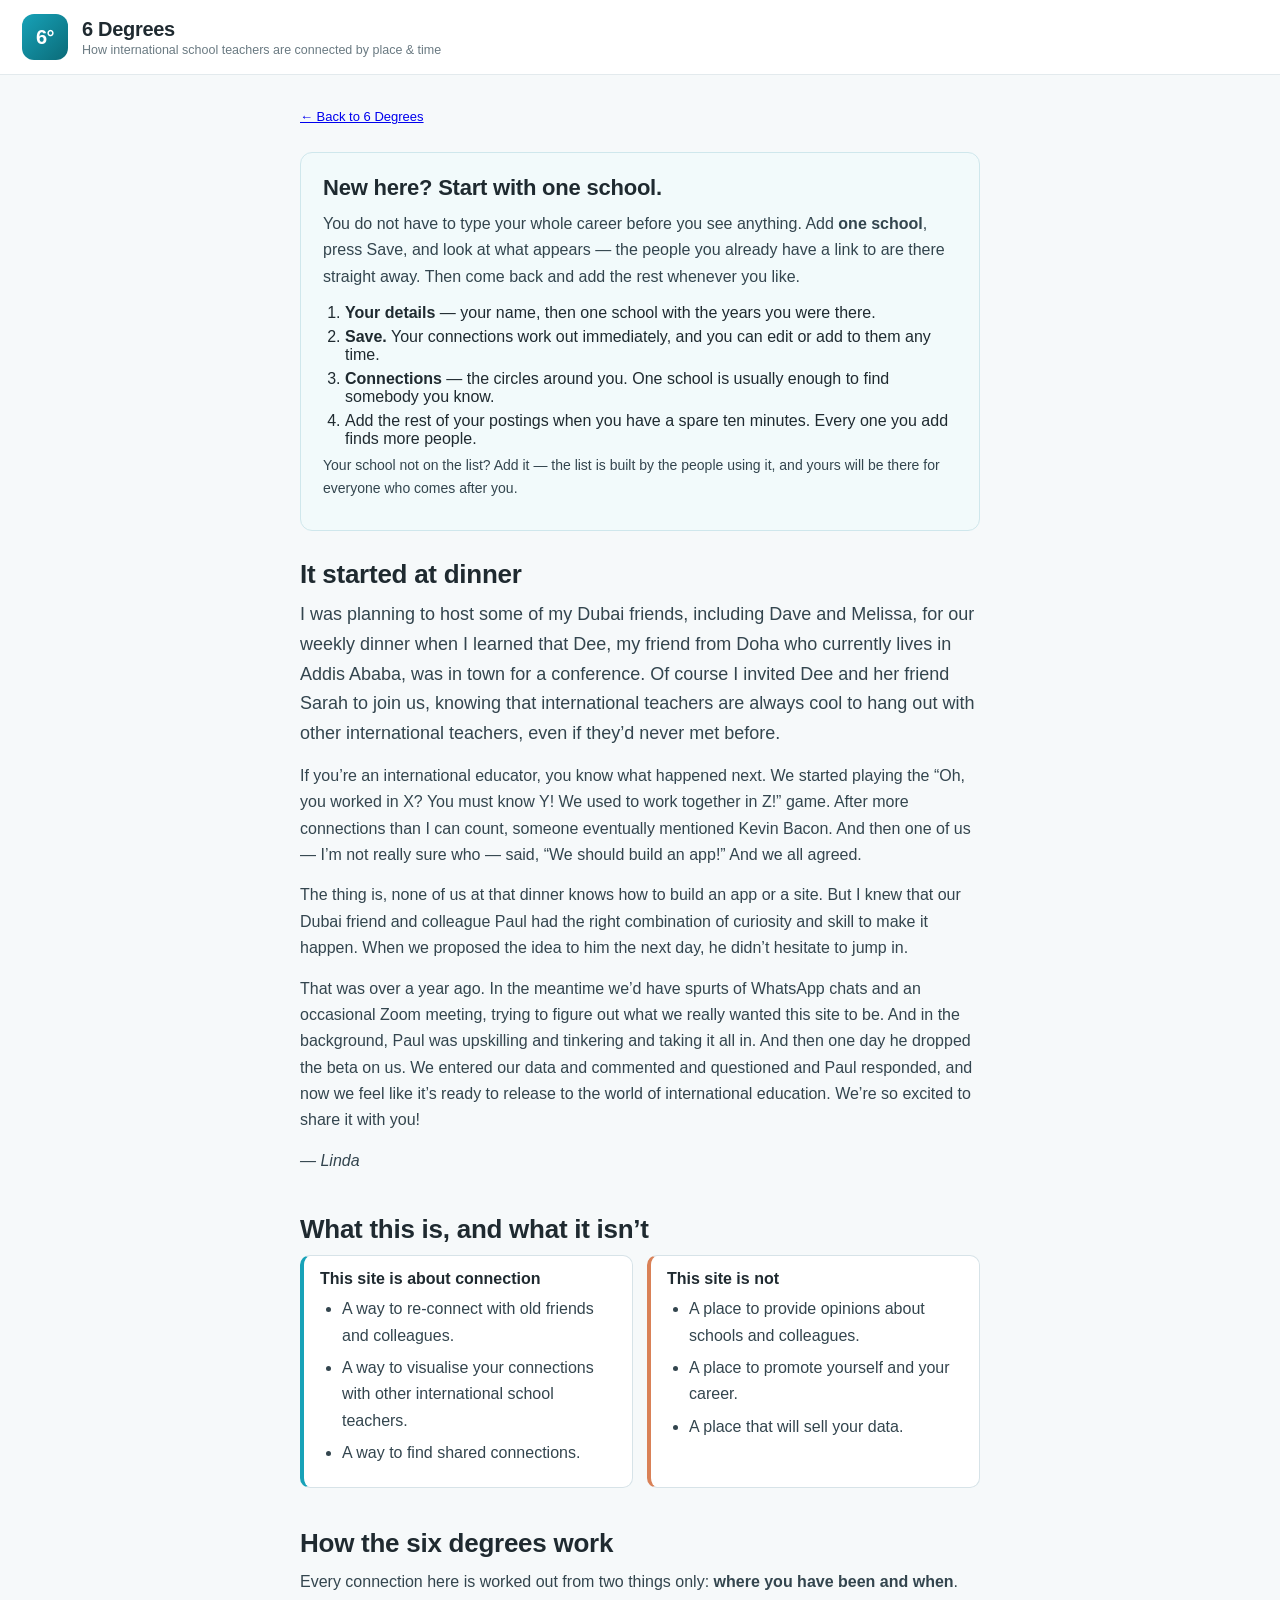
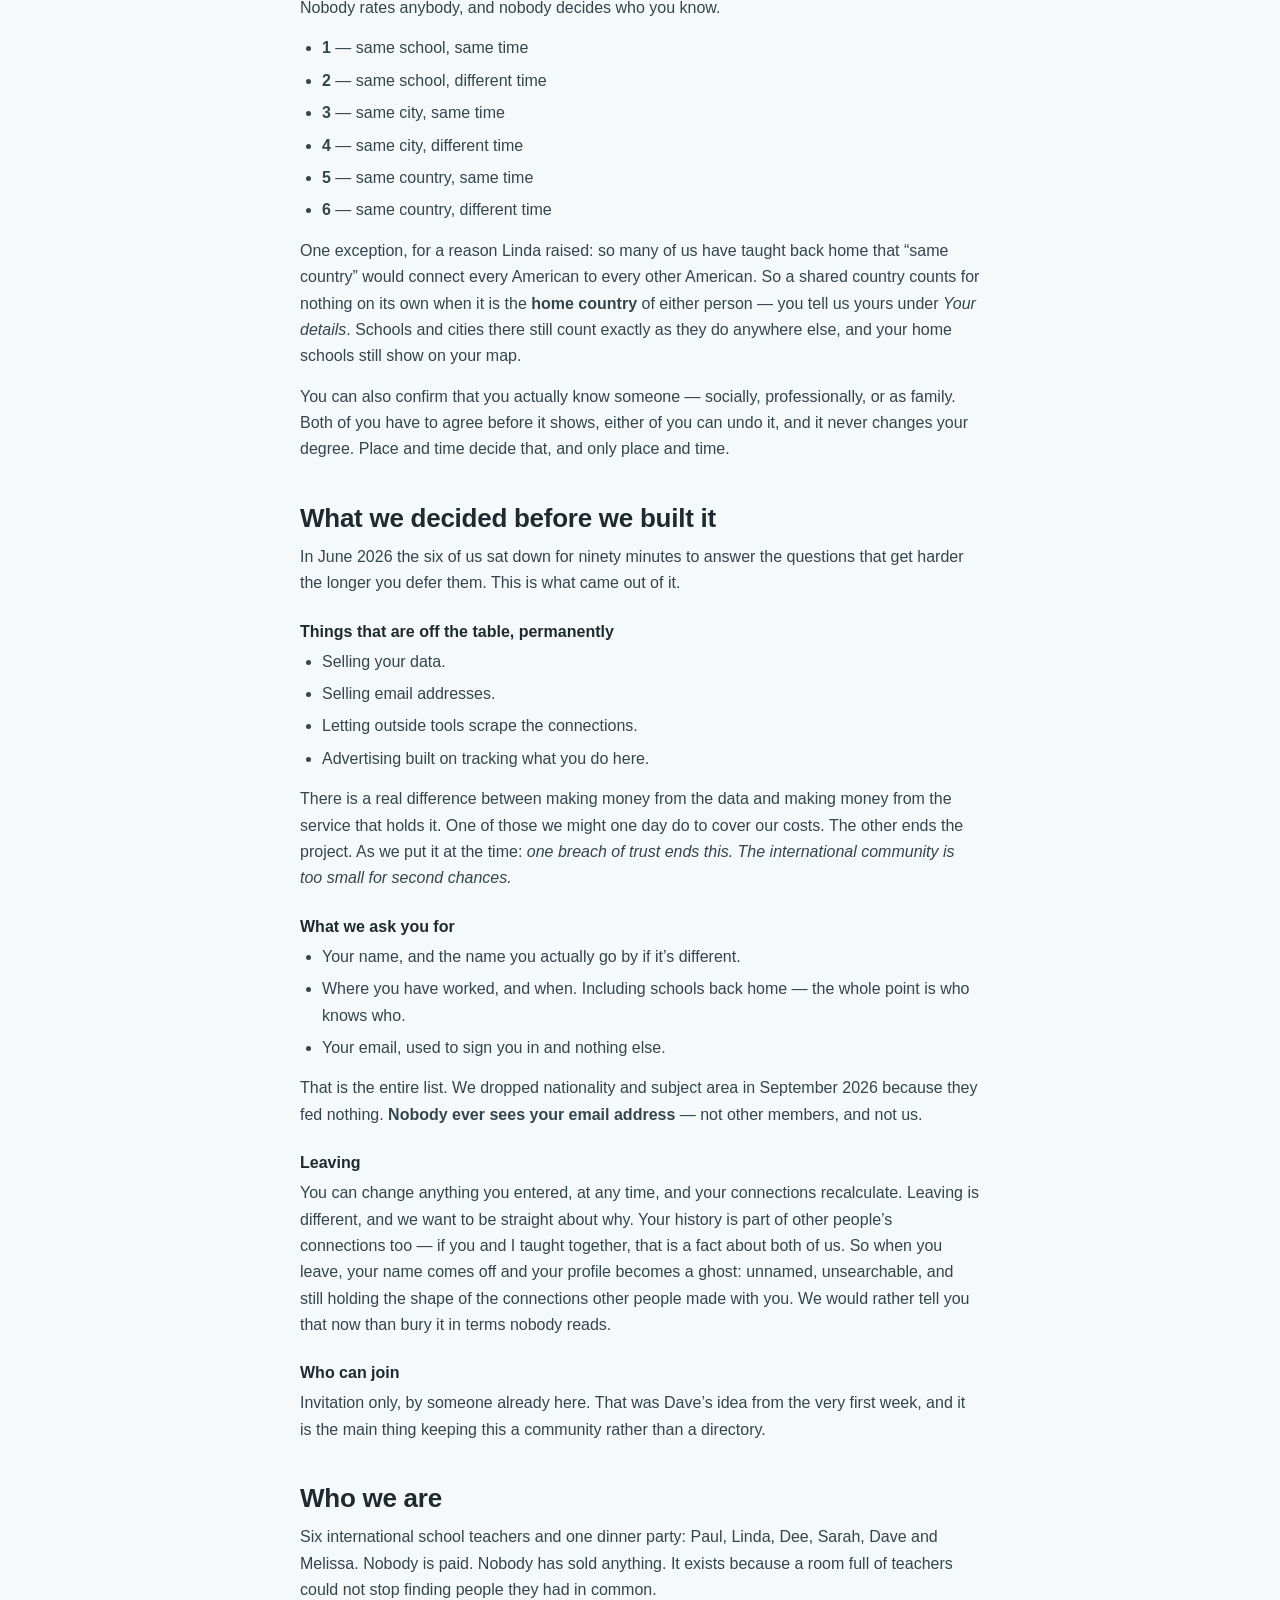
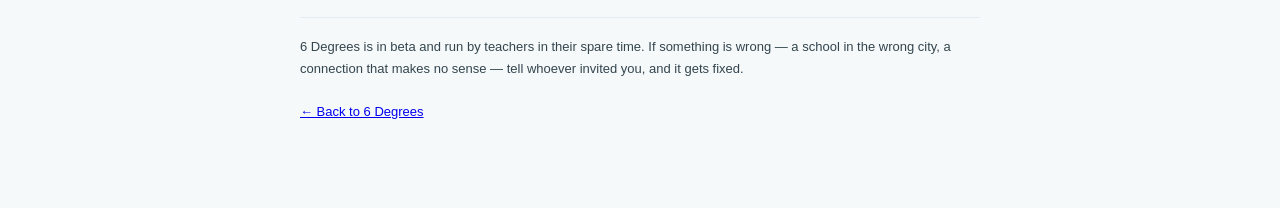
==== commit 170cafe6: "A shared home country is not a connection Linda's point, relayed by Paul on 18 Oct 2026: so many mem" ====
--- a/about.html
+++ b/about.html
@@ -161,6 +161,15 @@
     </ul>
 
     <p>
+      One exception, for a reason Linda raised: so many of us have taught back home that
+      &ldquo;same country&rdquo; would connect every American to every other American.
+      So a shared country counts for nothing on its own when it is the <strong>home
+      country</strong> of either person &mdash; you tell us yours under <em>Your details</em>.
+      Schools and cities there still count exactly as they do anywhere else, and your
+      home schools still show on your map.
+    </p>
+
+    <p>
       You can also confirm that you actually know someone &mdash; socially, professionally, or as
       family. Both of you have to agree before it shows, either of you can undo it, and it never
       changes your degree. Place and time decide that, and only place and time.
--- a/css/styles.css
+++ b/css/styles.css
@@ -766,3 +766,16 @@
    they shared, so they sit apart from the six rings rather than inside them. */
 .rail-sec.rail-kind { border-left: 3px solid var(--orange); padding-left: 9px; }
 .rail-sec.rail-kind + .rail-sec:not(.rail-kind) { margin-top: 16px; }
+
+/* The member count is a button: Linda, 25 Sep 2026, "Is it possible to make
+   this clickable so I can see the full community list?" It has to keep looking
+   like the rest of the bar, so only the cursor and a quiet hover say so. */
+.cc-cell.cc-link {
+  font: inherit; color: inherit; background: none; border: 0;
+  /* padded for the hover, pulled back by the same amount so nothing in the
+     bar moves when this cell becomes a button */
+  padding: 5px 9px; margin: -5px -9px; cursor: pointer; text-align: left;
+  border-radius: 9px; transition: background .12s ease;
+}
+.cc-cell.cc-link:hover, .cc-cell.cc-link:focus-visible { background: rgba(23,162,184,.09); }
+.cc-cell.cc-link:focus-visible { outline: 2px solid var(--turquoise); outline-offset: 2px; }
